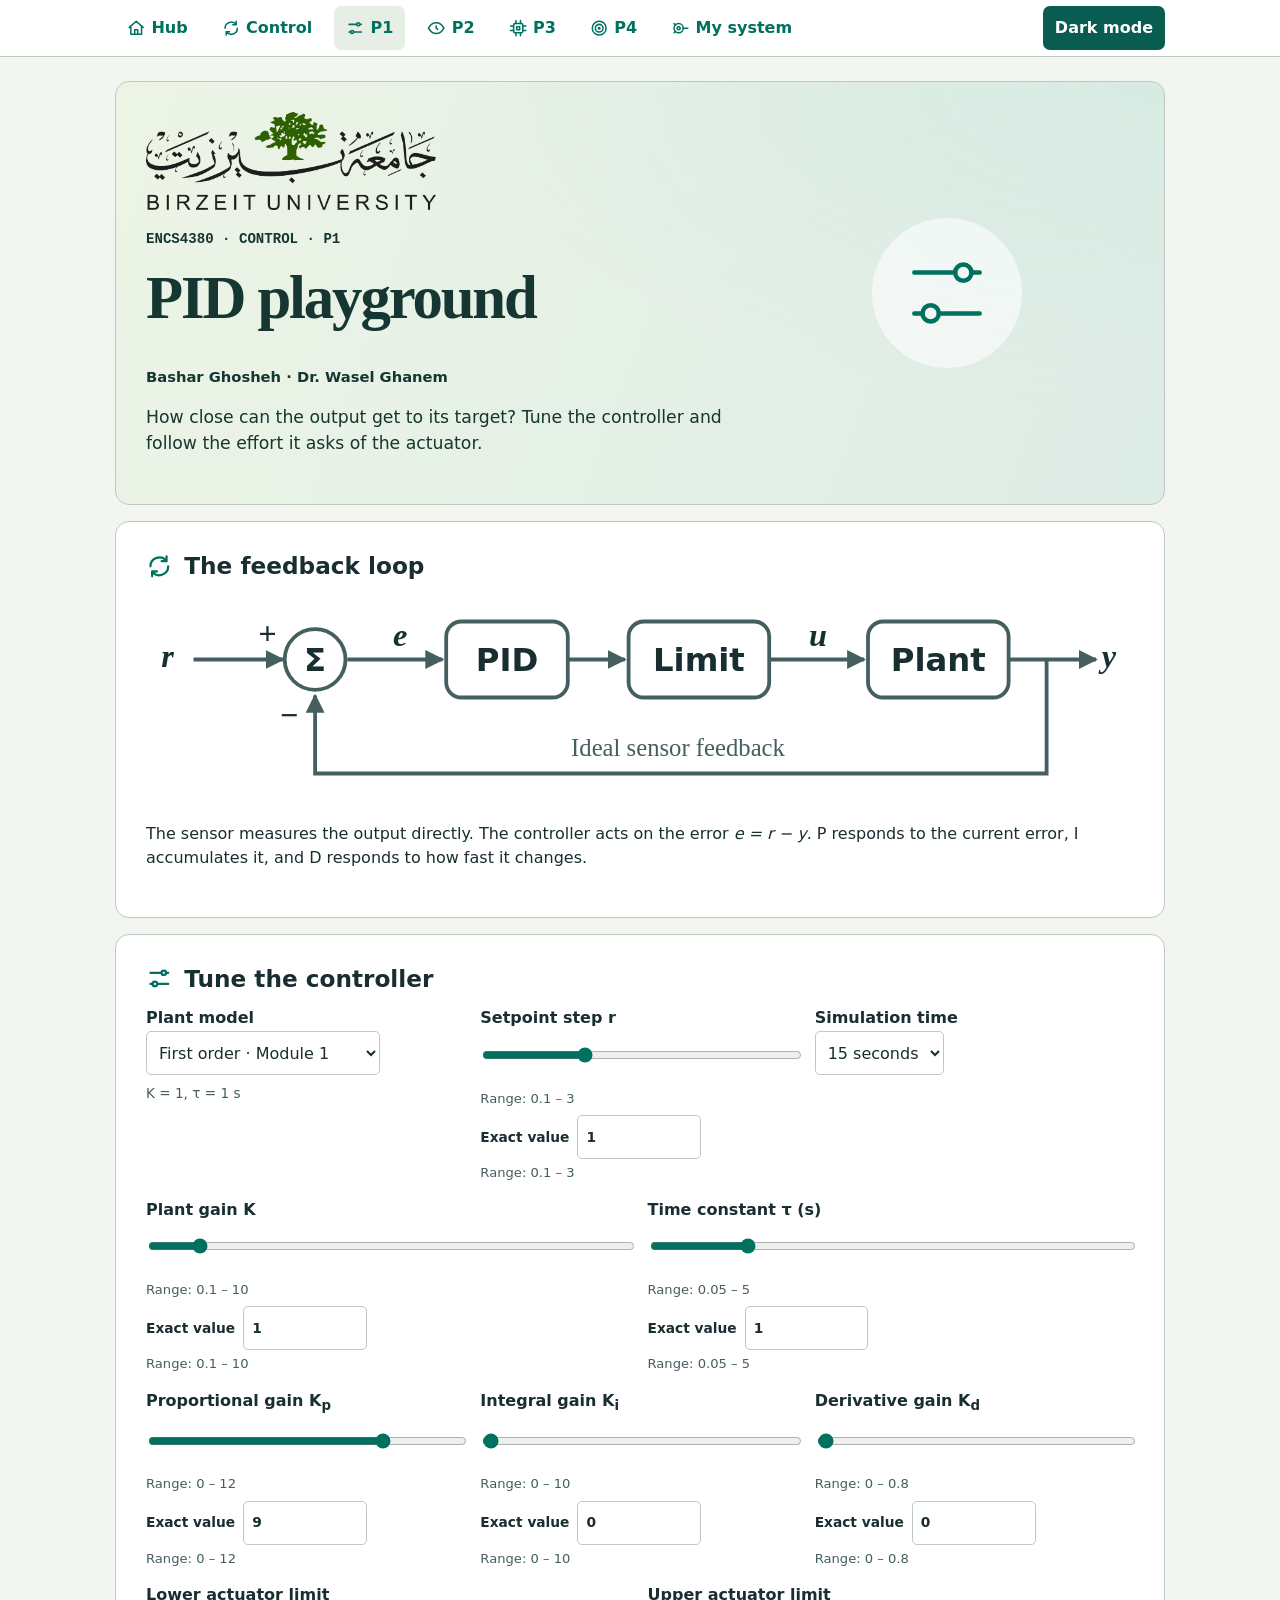
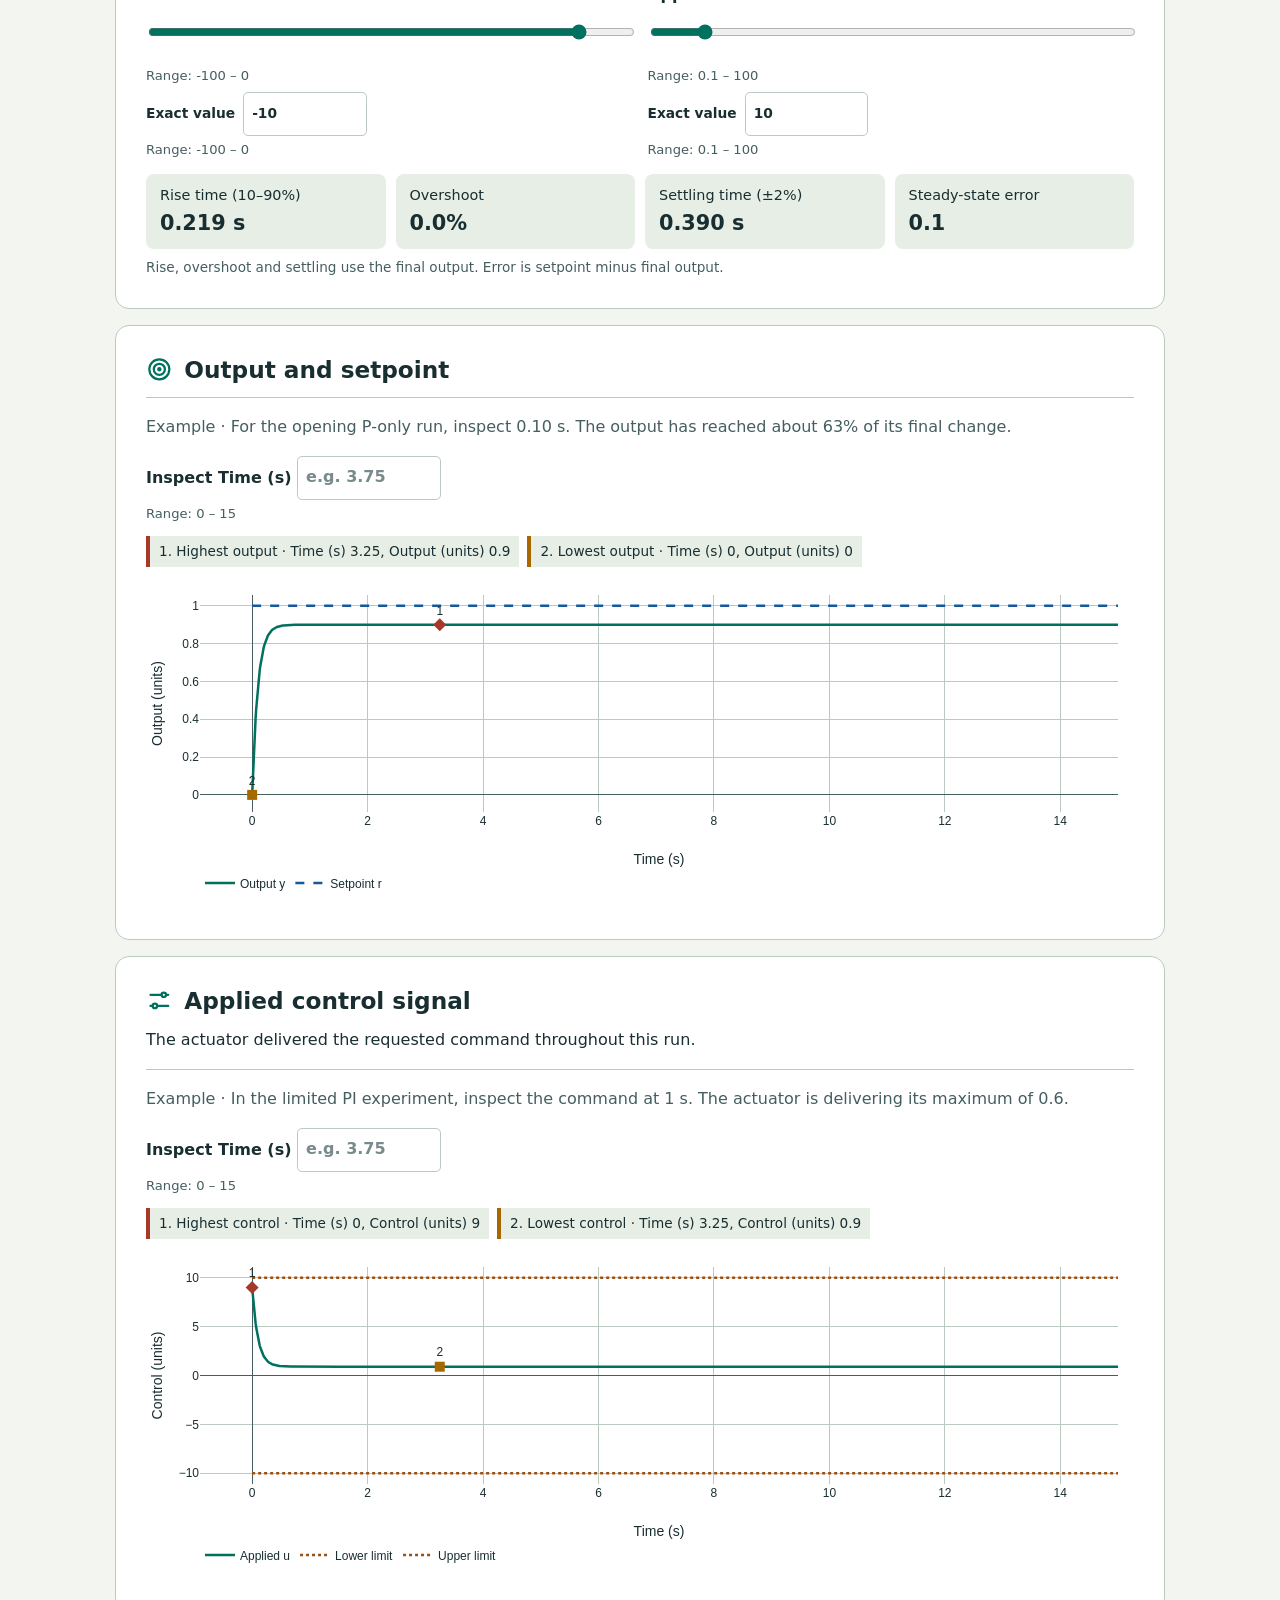
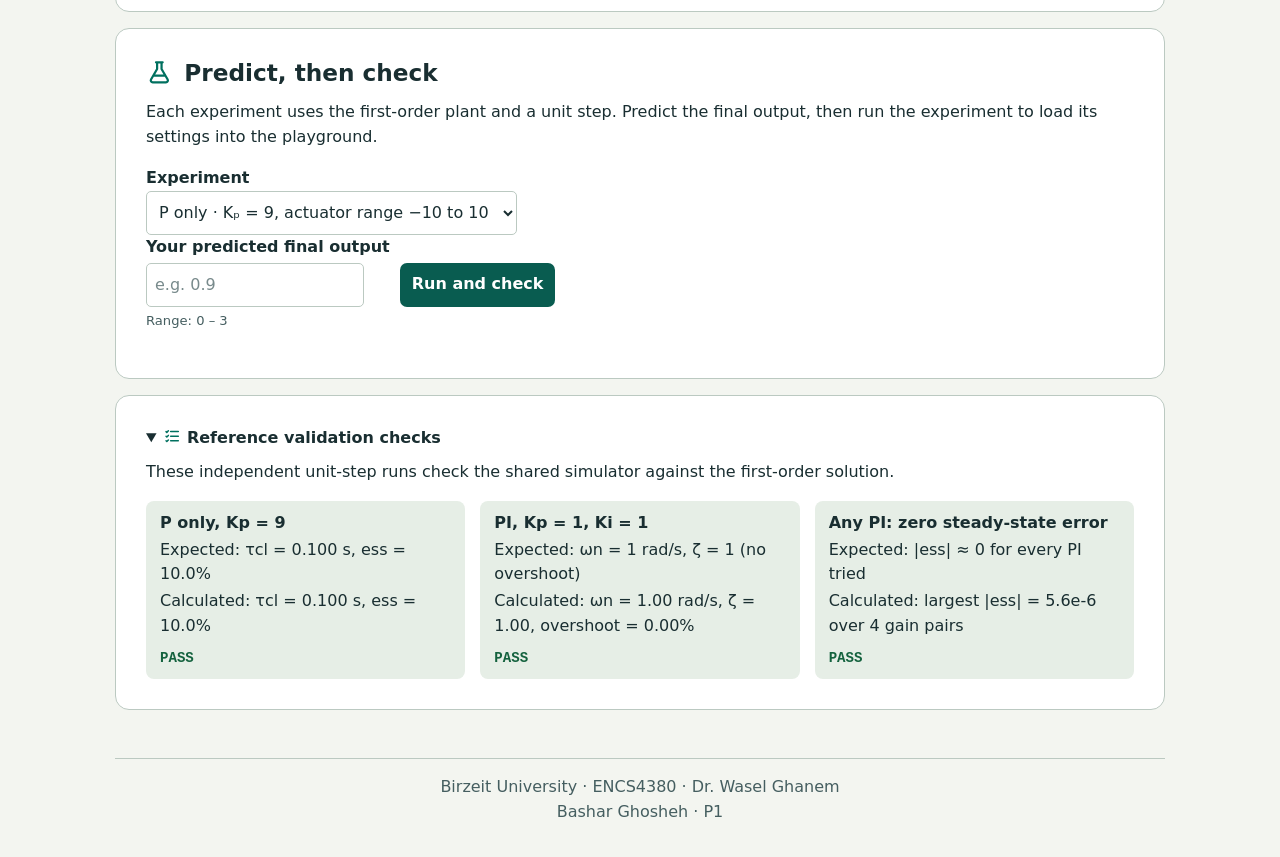
==== control-p1.html @ 5d63ed57 "Add P1 PID playground module (Closes #5)" ====
<!doctype html>
<html lang="en">
<head>
  <meta charset="utf-8">
  <meta name="viewport" content="width=device-width,initial-scale=1">
  <title>PID playground · ENCS4380</title>
  <script src="module-assets/theme.js"></script>
  <link rel="stylesheet" href="module-assets/styles.css">
  <link rel="stylesheet" href="module-assets/control.css">
  <script defer src="https://cdn.plot.ly/plotly-2.35.2.min.js"></script>
  <script defer src="module-assets/icons.js"></script>
  <script defer src="module-assets/graph-reader.js"></script>
  <script defer src="module-assets/shared.js"></script>
  <script defer src="pid-core.js"></script>
  <script defer src="control-p1.js"></script>
</head>
<body class="control-hub">
<header class="top"><div class="bar">
  <nav aria-label="Toolkit navigation">
    <a href="index.html"><i data-icon="home"></i>Hub</a>
    <a href="control.html"><i data-icon="loop"></i>Control</a>
    <a href="control-p1.html" aria-current="page" aria-label="P1: PID playground"><i data-icon="sliders"></i>P1</a>
    <a href="control-p2.html" aria-label="P2: A slow sensor in the loop"><i data-icon="eyeLag"></i>P2</a>
    <a href="control-p3.html" aria-label="P3: Digital PID"><i data-icon="chip"></i>P3</a>
    <a href="control-p4.html" aria-label="P4: Tuning challenge"><i data-icon="target"></i>P4</a>
    <a href="control-system.html" aria-label="My system: the micromouse motor"><i data-icon="motor"></i>My system</a>
  </nav>
  <button id="theme">Theme</button>
</div></header>
<main>
  <section class="hero">
    <div>
      <img class="university-mark" src="module-assets/birzeit.png" alt="Birzeit University" width="3840" height="1302">
      <p class="eyebrow">ENCS4380 · CONTROL · P1</p>
      <h1>PID playground</h1>
      <p class="credit">Bashar Ghosheh · Dr. Wasel Ghanem</p>
      <p class="lead">How close can the output get to its target? Tune the controller and follow the effort it asks of the actuator.</p>
    </div>
    <div class="hero-art" aria-hidden="true"><i data-icon="sliders"></i></div>
  </section>

  <section class="card">
    <h2><i data-icon="loop"></i>The feedback loop</h2>
    <svg class="loop" viewBox="0 0 520 115" role="img" aria-label="Setpoint r enters the positive side of the summing junction. The output y returns through ideal feedback to the negative side. Error e drives the PID controller. The actuator limits its command before the plant receives u.">
      <defs><marker id="arrow" viewBox="0 0 10 10" refX="9" refY="5" markerWidth="5" markerHeight="5" orient="auto"><path class="arrowhead" d="M0 0L10 5L0 10Z"/></marker></defs>
      <g class="wire" marker-end="url(#arrow)">
        <path d="M25 35H72"/><path d="M106 35H156"/><path d="M222 35H252"/>
        <path d="M328 35H378"/><path d="M454 35H500"/><path d="M474 35V95H89V54"/>
      </g>
      <g class="wire"><circle cx="89" cy="35" r="16"/><rect x="158" y="15" width="64" height="40" rx="8"/><rect x="254" y="15" width="74" height="40" rx="8"/><rect x="380" y="15" width="74" height="40" rx="8"/></g>
      <g class="blk-t"><text x="89" y="41">Σ</text><text x="190" y="41">PID</text><text x="291" y="41">Limit</text><text x="417" y="41">Plant</text></g>
      <g class="sig"><text x="8" y="39">r</text><text x="59" y="27">+</text><text x="70" y="70">−</text><text x="130" y="28">e</text><text x="349" y="28">u</text><text x="503" y="39">y</text></g>
      <text class="blk-s" x="280" y="86">Ideal sensor feedback</text>
    </svg>
    <p>The sensor measures the output directly. The controller acts on the error <em>e = r − y</em>. P responds to the current error, I accumulates it, and D responds to how fast it changes.</p>
  </section>

  <section class="card" id="playground">
    <h2><i data-icon="sliders"></i>Tune the controller</h2>
    <div class="controls">
      <div><label for="plantType">Plant model</label><select id="plantType">
        <option value="first">First order · Module 1</option>
        <option value="second">Second order · Module 3</option>
      </select><p class="small-note" id="model"></p></div>
      <div><label for="setpoint">Setpoint step r</label><input id="setpoint" type="range" min="0.1" max="3" step="0.1" value="1"></div>
      <div><label for="duration">Simulation time</label><select id="duration">
        <option value="2">2 seconds</option><option value="15" selected>15 seconds</option><option value="40">40 seconds</option>
      </select></div>
    </div>
    <div class="controls">
      <div><label for="plantK">Plant gain K</label><input id="plantK" type="range" min="0.1" max="10" step="0.1" value="1"></div>
      <div id="tauWrap"><label for="plantTau">Time constant τ (s)</label><input id="plantTau" type="range" min="0.05" max="5" step="0.05" value="1"></div>
      <div id="zetaWrap" hidden><label for="plantZeta">Damping ratio ζ</label><input id="plantZeta" type="range" min="0.1" max="2" step="0.05" value="0.3"></div>
      <div id="wnWrap" hidden><label for="plantWn">Natural frequency ω<sub>n</sub> (rad/s)</label><input id="plantWn" type="range" min="0.5" max="10" step="0.1" value="2"></div>
    </div>
    <div class="controls">
      <div><label for="Kp">Proportional gain K<sub>p</sub></label><input id="Kp" type="range" min="0" max="12" step="0.1" value="9"></div>
      <div><label for="Ki">Integral gain K<sub>i</sub></label><input id="Ki" type="range" min="0" max="10" step="0.1" value="0"></div>
      <div><label for="Kd">Derivative gain K<sub>d</sub></label><input id="Kd" type="range" min="0" max="0.8" step="0.05" value="0"></div>
    </div>
    <div class="controls">
      <div><label for="uMin">Lower actuator limit</label><input id="uMin" type="range" min="-100" max="0" step="0.1" value="-10"></div>
      <div><label for="uMax">Upper actuator limit</label><input id="uMax" type="range" min="0.1" max="100" step="0.1" value="10"></div>
    </div>
    <div class="metrics scoreboard">
      <span class="metric-item">Rise time (10–90%)<strong id="rise"></strong></span>
      <span class="metric-item">Overshoot<strong id="overshoot"></strong></span>
      <span class="metric-item">Settling time (±2%)<strong id="settle"></strong></span>
      <span class="metric-item">Steady-state error<strong id="ess"></strong></span>
    </div>
    <p class="small-note" id="metricNote"></p>
  </section>

  <section class="card">
    <h2><i data-icon="target"></i>Output and setpoint</h2>
    <div id="plantOutput" class="plot" aria-label="Plant output and setpoint versus time"></div>
  </section>
  <section class="card">
    <h2><i data-icon="sliders"></i>Applied control signal</h2>
    <p id="limitNote"></p>
    <div id="actuator" class="plot" aria-label="Applied control signal and actuator limits versus time"></div>
  </section>

  <section class="card">
    <h2><i data-icon="flask"></i>Predict, then check</h2>
    <p>Each experiment uses the first-order plant and a unit step. Predict the final output, then run the experiment to load its settings into the playground.</p>
    <form id="experiment">
      <label for="question">Experiment</label>
      <select id="question">
        <option value="p">P only · Kₚ = 9, actuator range −10 to 10</option>
        <option value="pi">PI · Kₚ = Kᵢ = 1, actuator range −10 to 10</option>
        <option value="limited">PI · Kₚ = Kᵢ = 1, actuator range 0 to 0.6</option>
      </select>
      <div class="predict-action-row">
        <div class="input-wrap"><label for="predictedFinal">Your predicted final output</label><input type="number" id="predictedFinal" min="0" max="3" step="any" required></div>
        <button type="submit">Run and check</button>
      </div>
    </form>
    <p id="result" role="status"></p>
  </section>
  <details id="validation" open>
    <summary><i data-icon="checklist"></i>Reference validation checks</summary>
    <p>These independent unit-step runs check the shared simulator against the first-order solution.</p>
    <div id="checks" class="validation"></div>
  </details>
</main>
<footer>Birzeit University · ENCS4380 · Dr. Wasel Ghanem<br>Bashar Ghosheh · P1</footer>
</body>
</html>
---- module-assets/styles.css ----
:root{color-scheme:light;--page:#f3f5f0;--surface:#fff;--subtle:#e6eee6;--text:#192e31;--muted:#455e60;--edge:#bbc9c1;--input:#15599b;--output:#00705f;--target:#985014;--pass:#14623e;--fail:#a72d32;--button:#095c50;--onbutton:#fff;--hero:#113d38;--heroink:#fff;--logo:#fff}
:root[data-theme=dark]{color-scheme:dark;--page:#101c1e;--surface:#192a2c;--subtle:#21383a;--text:#ebf5ef;--muted:#b5c8c4;--edge:#486264;--input:#8ebfff;--output:#67dec2;--target:#ffc284;--pass:#90dfae;--fail:#ffaaa5;--button:#246d60}
*{box-sizing:border-box}body{margin:0;color:var(--text);background:var(--page);font:16px/1.55 system-ui,sans-serif}main,footer,.bar{width:min(1050px,94%);margin:auto}main{padding:24px 0}header.top{position:sticky;top:0;z-index:10;background:var(--surface);border-bottom:1px solid var(--edge)}.bar,.actions,.metrics,.card-header-flex,nav{display:flex;align-items:center;flex-wrap:wrap;gap:10px}.bar{justify-content:space-between;padding:6px 0}.bar a,button,.start{display:inline-flex;align-items:center;justify-content:center;min-height:44px;padding:6px 12px;border-radius:7px;font:inherit;font-weight:650}button,.start{background:var(--button);color:var(--onbutton);border:0;cursor:pointer}.start{text-decoration:none}a{color:var(--output)}.bar a[aria-current]{background:var(--subtle)}:focus-visible{outline:3px solid var(--target);outline-offset:2px}h1,h2,h3{line-height:1.17;margin:0 0 .6em}h1{font:600 clamp(2.1rem,5vw,3.8rem)/1.07 Georgia,serif;letter-spacing:-.035em}h2{font-size:1.45rem}p{margin:.6em 0 1em}.hero,.card,details{border:1px solid var(--edge);border-radius:14px;padding:clamp(16px,3vw,30px);margin:0 0 16px;background:var(--surface);min-width:0}.hero{background:var(--hero);color:var(--heroink)}.hero p{max-width:64ch}.hero img{width:120px;background:var(--logo);padding:5px;border-radius:5px}.eyebrow,.value,output,.check-status{font:600 .88rem/1.6 ui-monospace,monospace}.grid,.controls,.validation{display:grid;grid-template-columns:repeat(auto-fit,minmax(min(100%,215px),1fr));gap:15px}.grid .card{display:flex;flex-direction:column;align-items:flex-start}.grid .start{margin-top:auto}.controls{align-items:end}.card .controls{margin:14px 0}.plot{height:330px;min-width:0;width:100%}.small{height:270px}.equation,.check,.metric-item,fieldset,.readout,.equation-pill{background:var(--subtle);border-radius:8px;padding:10px 14px}.equation{overflow:auto;text-align:center}.check{display:grid}.metric-item{font-size:.9rem}.pass,.good{color:var(--pass)}.fail,.bad{color:var(--fail)}.warn{color:var(--target)}input,select{font:inherit;color:var(--text);background:var(--surface);border:1px solid var(--edge);border-radius:5px;padding:8px;min-height:44px;max-width:100%}input[type=range]{width:100%;accent-color:var(--output);padding:0}label{display:block;font-weight:600}output{margin-left:5px}.range-bounds{display:flex;justify-content:space-between;color:var(--muted);font-size:.8rem}.predict-action-row{display:flex;flex-wrap:wrap;gap:10px;align-items:end}fieldset{border:0;margin:12px 0}fieldset label{font-weight:400;display:flex;align-items:center;gap:8px}fieldset input{min-height:24px}.quizmsg{min-height:1.5em}.quizmsg:empty{display:none}summary{cursor:pointer;font-weight:bold}footer{padding-bottom:32px;color:var(--muted)}progress{accent-color:var(--output);max-width:100%}pre{white-space:pre-wrap}.tag{font-size:.8rem;border:1px solid currentColor;padding:2px 7px;border-radius:20px}button:disabled{opacity:.65;cursor:default}@media(max-width:520px){.bar{gap:1px}.bar nav{gap:0}.bar a,.bar button{padding:4px 8px}.plot{height:295px}.hero,.card{padding:15px}.bar{font-size:.88rem}}@media(prefers-reduced-motion:reduce){*{scroll-behavior:auto!important;transition:none!important}}

:root{--point1:#a63929;--point2:#a76800;--point3:#2255ab}
:root[data-theme=dark]{--point1:#ff9780;--point2:#ffcb67;--point3:#95bdff}
.hero{background:linear-gradient(110deg,#ecf4e5,#deece7);color:#153631}
.hero img.university-mark{display:block;width:min(88%,420px);height:auto;padding:0;background:transparent;border-radius:0;margin:0 auto 1.5rem}
.credit{font-weight:600;font-size:.92rem}.graph-tools{border-top:1px solid var(--edge);padding-top:.45rem}.graph-tools p{color:var(--muted)}.graph-tools input,.parameter-entry input{width:9em}.parameter-entry{font-size:.86rem}
.point-values{display:flex;gap:8px;flex-wrap:wrap;margin:12px 0;font-size:.85rem}.point-values span{background:var(--subtle);border-left:4px solid;padding:5px 9px}

.hero img.university-mark{margin-inline:auto}
.field-range{display:inline-block;margin-inline:.45rem;color:var(--muted);font-size:.82rem;font-weight:400;overflow-wrap:anywhere}
input::placeholder{color:var(--muted);opacity:.72}

/* ---- Hub, Module 1 retheme and Module 4 additions ---- */
[hidden]{display:none!important}
.lead{font-size:1.08rem;max-width:64ch}
.grid{margin:0 0 16px}.grid .card{margin:0}.grid h3{font-size:1.15rem;margin-bottom:.3em}.grid p{margin:.3em 0 .8em}
.status{color:var(--muted);font-size:.85rem}
.symbols{display:grid;grid-template-columns:repeat(auto-fit,minmax(min(100%,215px),1fr));gap:15px;margin:0}
.symbols div{background:var(--subtle);border-radius:8px;padding:10px 14px}
.symbols dt{font:600 1.6rem/1.2 Georgia,serif;color:var(--output)}.symbols dd{margin:0}
.tea-track{position:relative;height:26px;border-radius:13px;background:var(--subtle);border:1px solid var(--edge);overflow:hidden;margin:14px 0 4px}
.tea-track div{height:100%;width:0;background:var(--output)}
.tea-ends{display:flex;justify-content:space-between;color:var(--muted);font-size:.82rem}
.table-scroll{overflow-x:auto}
table{width:100%;border-collapse:collapse;font-size:.95rem}th,td{text-align:left;padding:8px 10px;border-bottom:1px solid var(--edge)}th{color:var(--muted);font-weight:600}
.input-wrap label{margin-bottom:4px}
.metric-item strong{margin-left:4px}
.scoreboard .metric-item{flex:1 1 130px}.scoreboard .metric-item strong{display:block;margin:0;font-size:1.3rem}
button.quiet{background:transparent;color:var(--output);border:1px solid var(--edge)}
.case{display:flex;flex-wrap:wrap;align-items:baseline;gap:10px;margin-bottom:.4em}.case h2{margin:0}
.chips{display:flex;gap:8px;flex-wrap:wrap}.chips span{background:var(--subtle);border-radius:20px;padding:3px 11px;font-size:.85rem}
#hints{padding-left:1.2em}#hints li{margin:.5em 0}#hints table{width:auto;font-size:.88rem;margin-top:6px}
.readout{margin:.8em 0}
.team td:first-child{font-weight:600}
.card details{border:0;padding:0;margin:.6em 0;background:none}
#checks{grid-template-columns:repeat(auto-fit,minmax(min(100%,280px),1fr))}
#unknown{height:390px}

/* ---- Icons, alignment and interaction polish ---- */
.icon{width:1.15em;height:1.15em;flex:none;fill:none;stroke:currentColor;stroke-width:2;stroke-linecap:round;stroke-linejoin:round;vertical-align:-.2em}
h2{display:flex;align-items:center;gap:.5em}h2 .icon,summary .icon{color:var(--output)}summary .icon{margin-right:.35em}
.bar a{text-decoration:none;gap:6px;transition:background .15s}.bar a:hover{background:var(--subtle)}
button,.start{gap:8px;transition:transform .12s,filter .12s}
button:hover:not(:disabled),.start:hover{filter:brightness(1.14)}
button:active:not(:disabled),.start:active{transform:scale(.97)}
/* hero: text on the left, picture on the right */
.hero{display:grid;gap:18px;align-items:center}
.hero img.university-mark{margin:0 0 1.1rem;width:min(72%,290px)}
.hero-art{display:none;place-items:center;color:#00705f}
.hero-art.always{display:grid}
.hero-art>.icon{width:150px;height:150px;stroke-width:1.1;padding:26px;border-radius:50%;background:rgba(255,255,255,.6)}
.hero-art svg.curve{width:100%;max-width:400px;height:auto}
@media(min-width:760px){.hero{grid-template-columns:1.6fr 1fr}.hero-art{display:grid}}
.curve .draw{stroke-dasharray:1;stroke-dashoffset:1;animation:draw 1.8s .2s ease-out forwards}
.curve .late{opacity:0;animation:appear .5s 1.4s forwards}
@keyframes draw{to{stroke-dashoffset:0}}@keyframes appear{to{opacity:1}}
/* aligned blocks */
.card-header-flex{justify-content:space-between;margin-bottom:.7em}.card-header-flex h2{margin:0}
.controls{align-items:start}
.field-range{display:block;margin:.25rem 0 0}
.parameter-entry{display:flex;align-items:center;flex-wrap:wrap;gap:4px 8px;margin-top:6px}.parameter-entry .field-range{flex-basis:100%;margin:0}
.metrics .metric-item{flex:1 1 150px}
.check{display:flex;flex-direction:column;gap:2px}.check .check-status{margin-top:auto;padding-top:6px}
.predict-action-row{align-items:start}.predict-action-row>button{margin-top:1.75em}
nav.card{justify-content:flex-start}nav.card button{margin-left:auto}
footer{text-align:center;border-top:1px solid var(--edge);padding-top:16px;margin-top:8px}
/* hub cards */
.badge-icon{width:48px;height:48px;border-radius:12px;background:var(--subtle);color:var(--output);display:grid;place-items:center;margin-bottom:12px;transition:background .2s,color .2s}
.badge-icon .icon{width:27px;height:27px}
.grid .card{transition:transform .18s,box-shadow .18s,border-color .18s}
.grid .card:hover{transform:translateY(-4px);border-color:var(--output);box-shadow:0 14px 26px -18px var(--text)}
.grid .card:hover .badge-icon,.grid .card.done .badge-icon{background:var(--output);color:var(--surface)}
.grid .card.done{border-color:var(--pass)}
.grid .status{margin-top:auto}.grid .start{margin-top:0;align-self:stretch}
.tea-track{overflow:visible}.tea-track div{border-radius:13px}
.tea-track i{position:absolute;top:-5px;bottom:-5px;width:2px;background:var(--target)}
.tea-marks{position:relative;height:1.3em;color:var(--target);font-size:.8rem}.tea-marks span{position:absolute;transform:translateX(-50%);white-space:nowrap}
.readout{animation:pop .3s}@keyframes pop{from{transform:scale(.97);opacity:.3}}
/* Module 4 celebration */
.confetti{position:fixed;top:-14px;width:9px;height:14px;z-index:30;pointer-events:none;animation:fall 1.9s ease-in forwards}
@keyframes fall{to{transform:translateY(106vh) rotate(560deg)}}
@media(max-width:520px){.bar a .icon{display:none}.predict-action-row>button{margin-top:0}}
@media(prefers-reduced-motion:reduce){*{animation:none!important}.curve .draw{stroke-dashoffset:0}.curve .late{opacity:1}}
.downloads{display:grid;grid-template-columns:repeat(auto-fit,minmax(min(100%,300px),1fr));gap:14px}
.download{display:flex;align-items:center;gap:14px;padding:14px 16px;border:1px solid var(--edge);border-radius:12px;color:var(--text);text-decoration:none;background:var(--surface);transition:transform .15s,border-color .15s,box-shadow .15s}
.download .badge-icon{margin:0}.download>span:nth-child(2){flex:1}.download small{display:block;color:var(--muted);margin-top:2px}
.download>.icon{color:var(--output);width:1.4em;height:1.4em}
.download:hover{transform:translateY(-3px);border-color:var(--output);box-shadow:0 12px 22px -16px var(--text)}
.download:hover .badge-icon{background:var(--output);color:var(--surface)}
---- module-assets/control.css ----
/* ---- Homework 2 · Control section (control.html and the P1–P4 pages) ----
   Builds on styles.css: same colours, cards and buttons, plus a few new pieces. */
:root{--brake:#2255ab;--push:#00705f;--memory:#985014;--ghost:#7d8f8b}
:root[data-theme=dark]{--brake:#95bdff;--push:#67dec2;--memory:#ffc284;--ghost:#8fa29e}

/* hero */
.control-hub .hero{background:radial-gradient(120% 140% at 100% 0%,#d7ebe3 0%,transparent 55%),linear-gradient(110deg,#ecf4e5,#deece7)}
.hero-actions{display:flex;gap:10px;flex-wrap:wrap;margin-top:1.2rem}
.start.ghost{background:rgba(255,255,255,.55);color:#095c50;border:1.5px solid #095c50}

.curve .d2{animation-delay:.9s}.curve .d3{animation-delay:1.6s}
.control-hub .curve .late{animation-delay:2.6s}

/* three numbers */
.stat-strip{display:grid;grid-template-columns:repeat(auto-fit,minmax(min(100%,220px),1fr));gap:15px;margin:0 0 16px}
.stat{display:flex;align-items:center;gap:14px;background:var(--surface);border:1px solid var(--edge);border-radius:14px;padding:16px 20px;position:relative;overflow:hidden}
.stat::before{content:"";position:absolute;inset:0 auto 0 0;width:5px;background:var(--output)}
.stat:nth-child(2)::before{background:var(--target)}.stat:nth-child(3)::before{background:var(--pass)}
.stat b{font:600 2.6rem/1 Georgia,serif;color:var(--output);min-width:2.6ch;font-variant-numeric:tabular-nums}
.stat:nth-child(2) b{color:var(--target)}.stat:nth-child(3) b{color:var(--pass)}
.stat span{font-weight:600;line-height:1.3}.stat small{font-weight:400;color:var(--muted)}

/* block diagram */
.loop-wrap{overflow-x:auto;margin:6px 0 4px}
.loop{width:100%;min-width:0;height:auto;display:block}
.loop .wire{fill:none;stroke:var(--muted);stroke-width:2}
.loop .flow{fill:none;stroke:var(--output);stroke-width:2.5;stroke-dasharray:4 14;stroke-linecap:round;animation:flow 1.1s linear infinite;opacity:.85}
@keyframes flow{to{stroke-dashoffset:-18}}
.loop .arrowhead{fill:var(--muted)}
.loop .pulse{fill:var(--target);filter:drop-shadow(0 0 4px var(--target))}
.loop .sig{font:italic 600 17px Georgia,serif;fill:var(--text)}.loop .sig.small{font-size:15px;font-style:normal}
.loop .tiny{font-size:11px}
.loop .blk{cursor:pointer;outline:none}
.loop .blk rect,.loop .blk circle{fill:var(--surface);stroke:var(--edge);stroke-width:2;transition:fill .2s,stroke .2s,transform .2s}
.loop .blk .pillbox{fill:var(--subtle)}
.loop .blk-t{font:700 17px system-ui,sans-serif;fill:var(--text);text-anchor:middle}.loop .blk-t.big{font-size:22px}
.loop .blk-s{font:13px Georgia,serif;fill:var(--muted);text-anchor:middle}
.loop .sat{fill:none;stroke:var(--target);stroke-width:2.5;stroke-linejoin:round}
.loop .blk:hover rect,.loop .blk:hover circle,.loop .blk:focus-visible rect,.loop .blk:focus-visible circle{stroke:var(--output)}
.loop .blk.on rect,.loop .blk.on circle{fill:var(--subtle);stroke:var(--output);stroke-width:3}
.block-info{display:grid;grid-template-columns:auto 1fr;gap:4px 16px;align-items:start;background:var(--subtle);border-radius:10px;padding:14px 16px;border-left:5px solid var(--output);animation:pop .3s}
.block-info .badge-icon{grid-row:span 3;margin:0}
.block-info h3{margin:0;font-size:1.1rem}.block-info p{margin:.2em 0}
.block-info .chips a{background:var(--surface);border:1px solid var(--edge);border-radius:20px;padding:3px 11px;font-size:.85rem;text-decoration:none;font-weight:600}
.block-info .chips a:hover{border-color:var(--output)}

/* demo stepper */
.stepper{list-style:none;display:grid;grid-template-columns:repeat(4,1fr);gap:8px;padding:0;margin:10px 0 6px;counter-reset:s}
.stepper button{width:100%;background:var(--subtle);color:var(--text);border:1.5px solid transparent;flex-direction:column;gap:2px;padding:8px 6px;font-size:.92rem}
.stepper button span{display:grid;place-items:center;width:28px;height:28px;border-radius:50%;background:var(--surface);border:1.5px solid var(--edge);font:600 .85rem ui-monospace,monospace}
.stepper button[aria-pressed=true]{border-color:var(--output);background:var(--surface)}
.stepper button[aria-pressed=true] span{background:var(--output);border-color:var(--output);color:var(--surface)}
.story{min-height:3.2em;background:var(--subtle);border-radius:8px;padding:10px 14px;margin:6px 0 4px}
.metrics .metric-item.good-m{outline:2px solid var(--pass)}.metrics .metric-item.bad-m{outline:2px solid var(--fail)}
.small-note{color:var(--muted);font-size:.85rem;margin-bottom:0}
code{font:.88em ui-monospace,monospace;background:var(--subtle);padding:1px 5px;border-radius:4px}
pre code{display:block;padding:10px 12px;overflow-x:auto;white-space:pre;background:var(--subtle)}

/* P, I, D */
.trio{display:grid;grid-template-columns:repeat(auto-fit,minmax(min(100%,230px),1fr));gap:14px;margin-bottom:14px}
.term{position:relative;border:1px solid var(--edge);border-radius:12px;padding:14px 16px 12px 74px;min-height:118px;transition:transform .18s,border-color .18s}
.term:hover{transform:translateY(-3px)}
.term-letter{position:absolute;left:14px;top:14px;width:46px;height:46px;border-radius:12px;display:grid;place-items:center;font:700 1.5rem Georgia,serif;color:var(--surface)}
.term.p .term-letter{background:var(--push)}.term.i .term-letter{background:var(--memory)}.term.d .term-letter{background:var(--brake)}
.term.p:hover{border-color:var(--push)}.term.i:hover{border-color:var(--memory)}.term.d:hover{border-color:var(--brake)}
.term p{margin:.3em 0 0;font-size:.95rem}
.effects td.up::before{content:"▲ ";color:var(--fail)}.effects td.down::before{content:"▼ ";color:var(--pass)}

/* module cards */
.section-title{margin:26px 0 12px}
.control-grid .card.wide{grid-column:1/-1}
.live-chip{display:inline-block;border-radius:20px;padding:1px 9px;font-size:.78rem;font-weight:600;background:var(--subtle);color:var(--muted)}
.live-chip.live{background:var(--pass);color:var(--surface)}
.live-chip.soon{background:transparent;border:1px dashed var(--target);color:var(--target)}
.control-grid .card.soon .start{background:var(--subtle);color:var(--muted)}

@media(max-width:620px){
  .stepper{grid-template-columns:repeat(2,1fr)}
  .stat b{font-size:2.1rem}
  .term{padding-left:70px}
}

/* Homework 1 hub: the banner that leads to the Control section */
.hw2-banner{display:grid;grid-template-columns:auto 1fr auto;gap:18px;align-items:center;border:1px solid var(--output);border-radius:14px;padding:18px 22px;margin:0 0 16px;color:var(--text);text-decoration:none;position:relative;overflow:hidden;
  background:linear-gradient(100deg,var(--surface) 0%,var(--surface) 55%,color-mix(in srgb,var(--output) 14%,var(--surface)) 100%);transition:transform .18s,box-shadow .18s}
.hw2-banner:hover{transform:translateY(-3px);box-shadow:0 16px 30px -20px var(--text)}
.hw2-banner .badge-icon{margin:0;width:58px;height:58px;background:var(--output);color:var(--surface)}
.hw2-banner .badge-icon .icon{width:32px;height:32px;animation:spin 6s linear infinite}
@keyframes spin{to{transform:rotate(360deg)}}
.hw2-banner h2{margin:0 0 .15em;font-size:1.35rem}.hw2-banner p{margin:0;color:var(--muted)}
.hw2-banner .tag{color:var(--target);font-weight:700;margin-right:6px;font-size:.75rem;vertical-align:.15em}
.hw2-banner .start{pointer-events:none}
@media(max-width:620px){.hw2-banner{grid-template-columns:auto 1fr}.hw2-banner .start{grid-column:1/-1}}
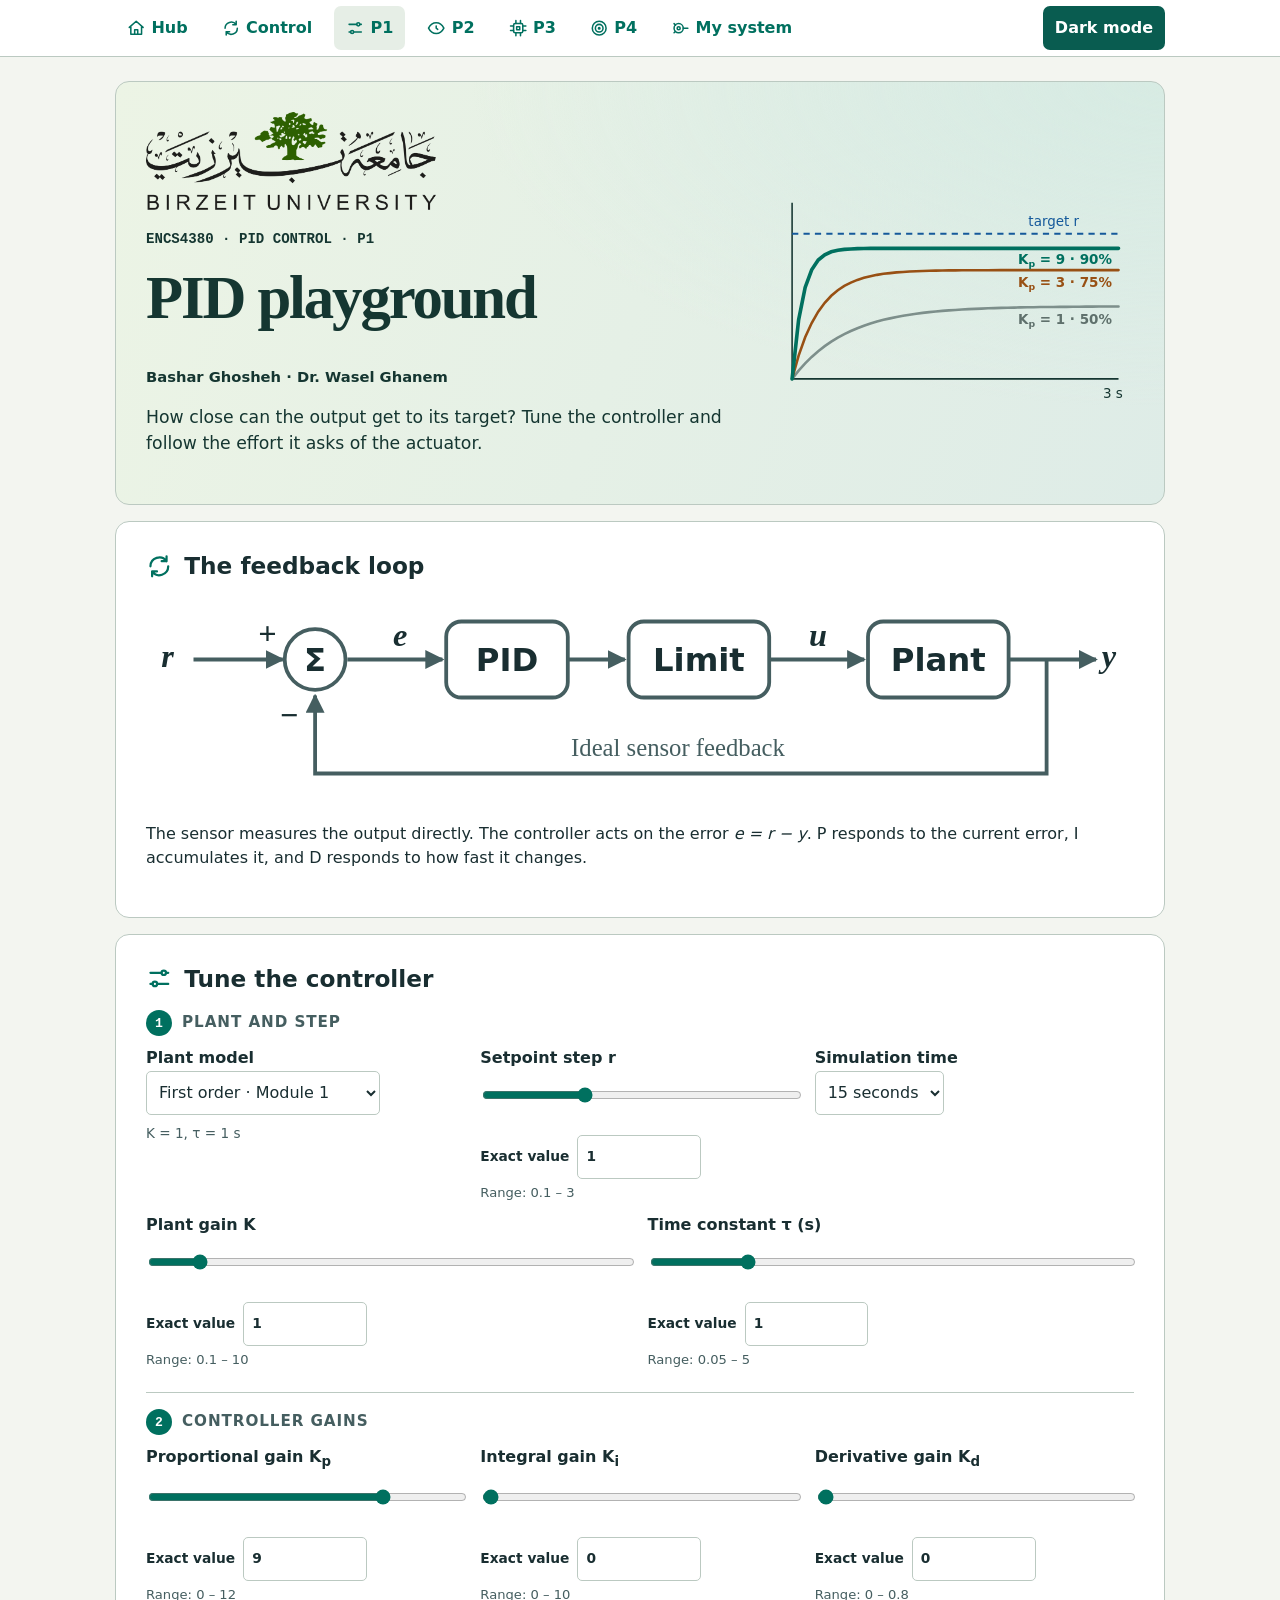
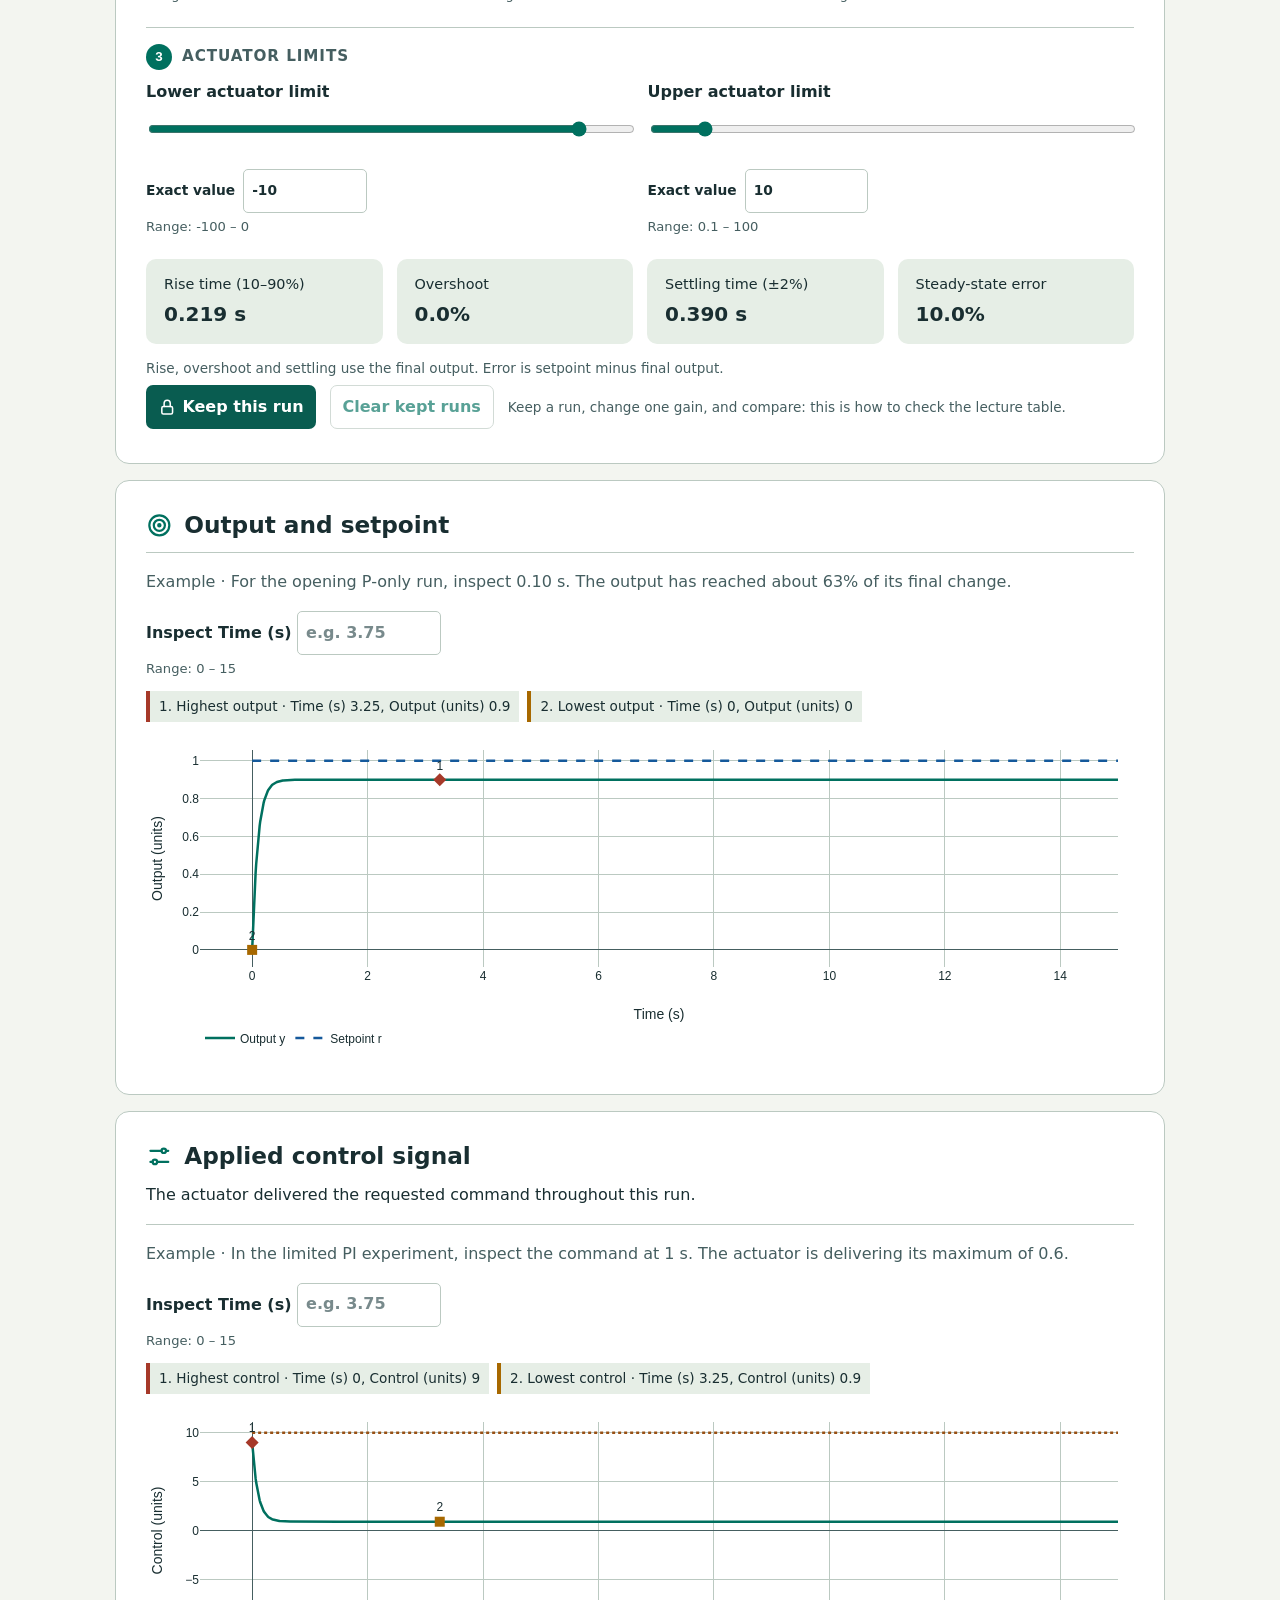
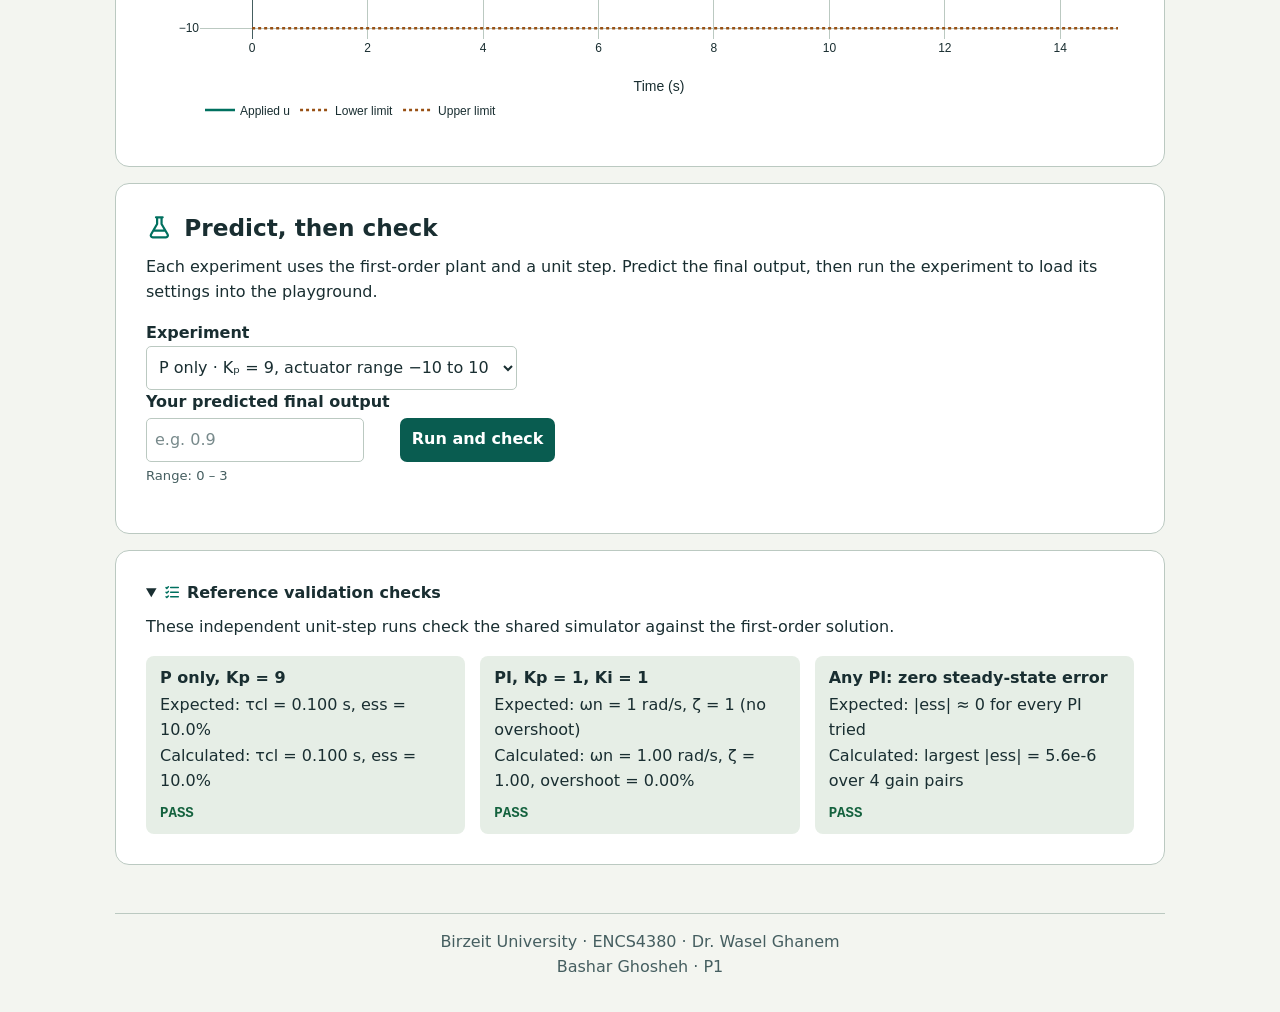
==== commit a26e364b: "p4 and final integration" ====
--- a/control-p1.html
+++ b/control-p1.html
@@ -7,6 +7,7 @@
   <script src="module-assets/theme.js"></script>
   <link rel="stylesheet" href="module-assets/styles.css">
   <link rel="stylesheet" href="module-assets/control.css">
+  <link rel="stylesheet" href="module-assets/control-p1.css">
   <script defer src="https://cdn.plot.ly/plotly-2.35.2.min.js"></script>
   <script defer src="module-assets/icons.js"></script>
   <script defer src="module-assets/graph-reader.js"></script>
@@ -14,16 +15,16 @@
   <script defer src="pid-core.js"></script>
   <script defer src="control-p1.js"></script>
 </head>
-<body class="control-hub">
+<body class="control-hub p1">
 <header class="top"><div class="bar">
   <nav aria-label="Toolkit navigation">
     <a href="index.html"><i data-icon="home"></i>Hub</a>
     <a href="control.html"><i data-icon="loop"></i>Control</a>
     <a href="control-p1.html" aria-current="page" aria-label="P1: PID playground"><i data-icon="sliders"></i>P1</a>
-    <a href="control-p2.html" aria-label="P2: A slow sensor in the loop"><i data-icon="eyeLag"></i>P2</a>
-    <a href="control-p3.html" aria-label="P3: Digital PID"><i data-icon="chip"></i>P3</a>
-    <a href="control-p4.html" aria-label="P4: Tuning challenge"><i data-icon="target"></i>P4</a>
-    <a href="control-system.html" aria-label="My system: the micromouse motor"><i data-icon="motor"></i>My system</a>
+    <a href="control.html#modules" data-module-page="control-p2.html" aria-label="P2: A slow sensor in the loop"><i data-icon="eyeLag"></i>P2</a>
+    <a href="control.html#modules" data-module-page="control-p3.html" aria-label="P3: Digital PID"><i data-icon="chip"></i>P3</a>
+    <a href="control.html#modules" data-module-page="control-p4.html" aria-label="P4: Tuning challenge"><i data-icon="target"></i>P4</a>
+    <a href="control.html#modules" data-module-page="control-system.html" aria-label="My system: the micromouse motor"><i data-icon="motor"></i>My system</a>
   </nav>
   <button id="theme">Theme</button>
 </div></header>
@@ -31,12 +32,18 @@
   <section class="hero">
     <div>
       <img class="university-mark" src="module-assets/birzeit.png" alt="Birzeit University" width="3840" height="1302">
-      <p class="eyebrow">ENCS4380 · CONTROL · P1</p>
+      <p class="eyebrow">ENCS4380 · PID CONTROL · P1</p>
       <h1>PID playground</h1>
       <p class="credit">Bashar Ghosheh · Dr. Wasel Ghanem</p>
       <p class="lead">How close can the output get to its target? Tune the controller and follow the effort it asks of the actuator.</p>
     </div>
-    <div class="hero-art" aria-hidden="true"><i data-icon="sliders"></i></div>
+    <div class="hero-art always"><svg class="curve" viewBox="0 0 360 215" role="img" aria-label="Closed-loop step responses of 1/(s+1) with P only: Kp = 1 stops at 50 percent, Kp = 3 at 75 percent, Kp = 9 at 90 percent and much faster">
+      <path d="M30 20v170h315" fill="none" stroke="#153631" stroke-width="1.5"/><path d="M30 50h315" stroke="#15599b" stroke-width="2" stroke-dasharray="6 5"/>
+      <polyline class="draw" pathLength="1" points="30.0,190.0 36.3,182.1 42.6,175.1 48.9,168.8 55.2,163.3 61.5,158.4 67.8,154.1 74.1,150.2 80.4,146.8 86.7,143.8 93.0,141.1 99.3,138.7 105.6,136.6 111.9,134.7 118.2,133.0 124.5,131.6 130.8,130.3 137.1,129.1 143.4,128.1 149.7,127.2 156.0,126.3 162.3,125.6 168.6,125.0 174.9,124.4 181.2,123.9 187.5,123.5 193.8,123.1 200.1,122.7 206.4,122.4 212.7,122.2 219.0,121.9 225.3,121.7 231.6,121.5 237.9,121.3 244.2,121.2 250.5,121.0 256.8,120.9 263.1,120.8 269.4,120.7 275.7,120.6 282.0,120.6 288.3,120.5 294.6,120.5 300.9,120.4 307.2,120.4 313.5,120.3 319.8,120.3 326.1,120.2 332.4,120.2 338.7,120.2 345.0,120.2" fill="none" stroke="#7d8f8b" stroke-width="2.5" stroke-linecap="round"/>
+      <polyline class="draw d2" pathLength="1" points="30.0,190.0 36.3,167.6 42.6,149.9 48.9,136.1 55.2,125.1 61.5,116.6 67.8,109.8 74.1,104.5 80.4,100.3 86.7,97.1 93.0,94.5 99.3,92.5 105.6,90.9 111.9,89.6 118.2,88.6 124.5,87.9 130.8,87.2 137.1,86.8 143.4,86.4 149.7,86.1 156.0,85.9 162.3,85.7 168.6,85.5 174.9,85.4 181.2,85.3 187.5,85.3 193.8,85.2 200.1,85.2 206.4,85.1 212.7,85.1 219.0,85.1 231.6,85.0 345.0,85.0" fill="none" stroke="#985014" stroke-width="2.5" stroke-linecap="round"/>
+      <polyline class="draw d3" pathLength="1" points="30.0,190.0 36.3,133.0 42.6,101.7 48.9,84.7 55.2,75.3 61.5,70.2 67.8,67.4 74.1,65.9 80.4,65.0 86.7,64.6 93.0,64.3 99.3,64.2 105.6,64.1 111.9,64.0 345.0,64.0" fill="none" stroke="#00705f" stroke-width="3.5" stroke-linecap="round"/>
+      <g class="late" font-size="13" font-weight="600"><text x="258" y="42" fill="#15599b" font-weight="400">target r</text><text x="248" y="79" fill="#00705f">K<tspan dy="3" font-size="9">p</tspan><tspan dy="-3"> = 9 · 90%</tspan></text><text x="248" y="101" fill="#985014">K<tspan dy="3" font-size="9">p</tspan><tspan dy="-3"> = 3 · 75%</tspan></text><text x="248" y="137" fill="#5f706c">K<tspan dy="3" font-size="9">p</tspan><tspan dy="-3"> = 1 · 50%</tspan></text><text x="330" y="208" fill="#153631" font-weight="400">3 s</text></g>
+    </svg></div>
   </section>
 
   <section class="card">
@@ -57,6 +64,7 @@
 
   <section class="card" id="playground">
     <h2><i data-icon="sliders"></i>Tune the controller</h2>
+    <h3 class="group"><span>1</span>Plant and step</h3>
     <div class="controls">
       <div><label for="plantType">Plant model</label><select id="plantType">
         <option value="first">First order · Module 1</option>
@@ -73,11 +81,13 @@
       <div id="zetaWrap" hidden><label for="plantZeta">Damping ratio ζ</label><input id="plantZeta" type="range" min="0.1" max="2" step="0.05" value="0.3"></div>
       <div id="wnWrap" hidden><label for="plantWn">Natural frequency ω<sub>n</sub> (rad/s)</label><input id="plantWn" type="range" min="0.5" max="10" step="0.1" value="2"></div>
     </div>
+    <h3 class="group"><span>2</span>Controller gains</h3>
     <div class="controls">
       <div><label for="Kp">Proportional gain K<sub>p</sub></label><input id="Kp" type="range" min="0" max="12" step="0.1" value="9"></div>
       <div><label for="Ki">Integral gain K<sub>i</sub></label><input id="Ki" type="range" min="0" max="10" step="0.1" value="0"></div>
       <div><label for="Kd">Derivative gain K<sub>d</sub></label><input id="Kd" type="range" min="0" max="0.8" step="0.05" value="0"></div>
     </div>
+    <h3 class="group"><span>3</span>Actuator limits</h3>
     <div class="controls">
       <div><label for="uMin">Lower actuator limit</label><input id="uMin" type="range" min="-100" max="0" step="0.1" value="-10"></div>
       <div><label for="uMax">Upper actuator limit</label><input id="uMax" type="range" min="0.1" max="100" step="0.1" value="10"></div>
@@ -89,6 +99,8 @@
       <span class="metric-item">Steady-state error<strong id="ess"></strong></span>
     </div>
     <p class="small-note" id="metricNote"></p>
+    <div class="compare-actions"><button type="button" id="keepRun"><i data-icon="lock"></i>Keep this run</button><button type="button" class="quiet" id="clearRuns">Clear kept runs</button><span class="small-note">Keep a run, change one gain, and compare: this is how to check the lecture table.</span></div>
+    <div class="table-scroll" id="compareWrap" hidden><table class="compare"><thead><tr><th>Run</th><th>K<sub>p</sub></th><th>K<sub>i</sub></th><th>K<sub>d</sub></th><th>Rise</th><th>Overshoot</th><th>Settling</th><th>Error</th></tr></thead><tbody id="compareRows"></tbody></table></div>
   </section>
 
   <section class="card">
--- a/module-assets/control.css
+++ b/module-assets/control.css
@@ -51,7 +51,15 @@
 .stepper button[aria-pressed=true]{border-color:var(--output);background:var(--surface)}
 .stepper button[aria-pressed=true] span{background:var(--output);border-color:var(--output);color:var(--surface)}
 .story{min-height:3.2em;background:var(--subtle);border-radius:8px;padding:10px 14px;margin:6px 0 4px}
-.metrics .metric-item.good-m{outline:2px solid var(--pass)}.metrics .metric-item.bad-m{outline:2px solid var(--fail)}
+.control-hub #demo .controls{gap:22px 26px;margin:18px 0 22px}
+.control-hub #demo .plot{margin-top:6px}
+.control-hub .metrics{gap:14px;margin:22px 0 14px}
+.control-hub .metrics .metric-item{display:flex;flex-direction:column;gap:4px;padding:12px 16px;border:2px solid transparent;border-radius:10px}
+.control-hub .metrics .metric-item strong{margin:0;font-size:1.25rem;font-variant-numeric:tabular-nums}
+.metrics .metric-item.good-m{border-color:var(--pass)}.metrics .metric-item.bad-m{border-color:var(--fail)}
+/* shared.js puts a range hint under the slider and again under the exact field: keep one */
+.control-hub input[type=range] + .field-range{display:none}
+.control-hub .parameter-entry{margin-top:10px}
 .small-note{color:var(--muted);font-size:.85rem;margin-bottom:0}
 code{font:.88em ui-monospace,monospace;background:var(--subtle);padding:1px 5px;border-radius:4px}
 pre code{display:block;padding:10px 12px;overflow-x:auto;white-space:pre;background:var(--subtle)}
--- a/module-assets/control-p1.css
+++ b/module-assets/control-p1.css
@@ -0,0 +1,10 @@
+/* P1 · PID playground. Builds on styles.css and control.css. */
+.p1 h3.group{display:flex;align-items:center;gap:10px;margin:22px 0 4px;font-size:.95rem;color:var(--muted);text-transform:uppercase;letter-spacing:.06em;border-top:1px solid var(--edge);padding-top:16px}
+.p1 h3.group:first-of-type{border-top:0;padding-top:4px;margin-top:6px}
+.p1 h3.group span{display:grid;place-items:center;width:26px;height:26px;border-radius:50%;background:var(--output);color:var(--surface);font:600 .82rem ui-monospace,monospace;letter-spacing:0}
+.p1 #playground .controls{margin:10px 0 6px}
+.compare-actions{display:flex;flex-wrap:wrap;align-items:center;gap:10px 14px;margin:6px 0 4px}
+.compare-actions button{gap:6px}
+.p1 table.compare{font-variant-numeric:tabular-nums;margin-top:8px}
+.p1 table.compare tr.live{background:var(--subtle);font-weight:650}
+.p1 table.compare small{font-weight:400;color:var(--muted)}
